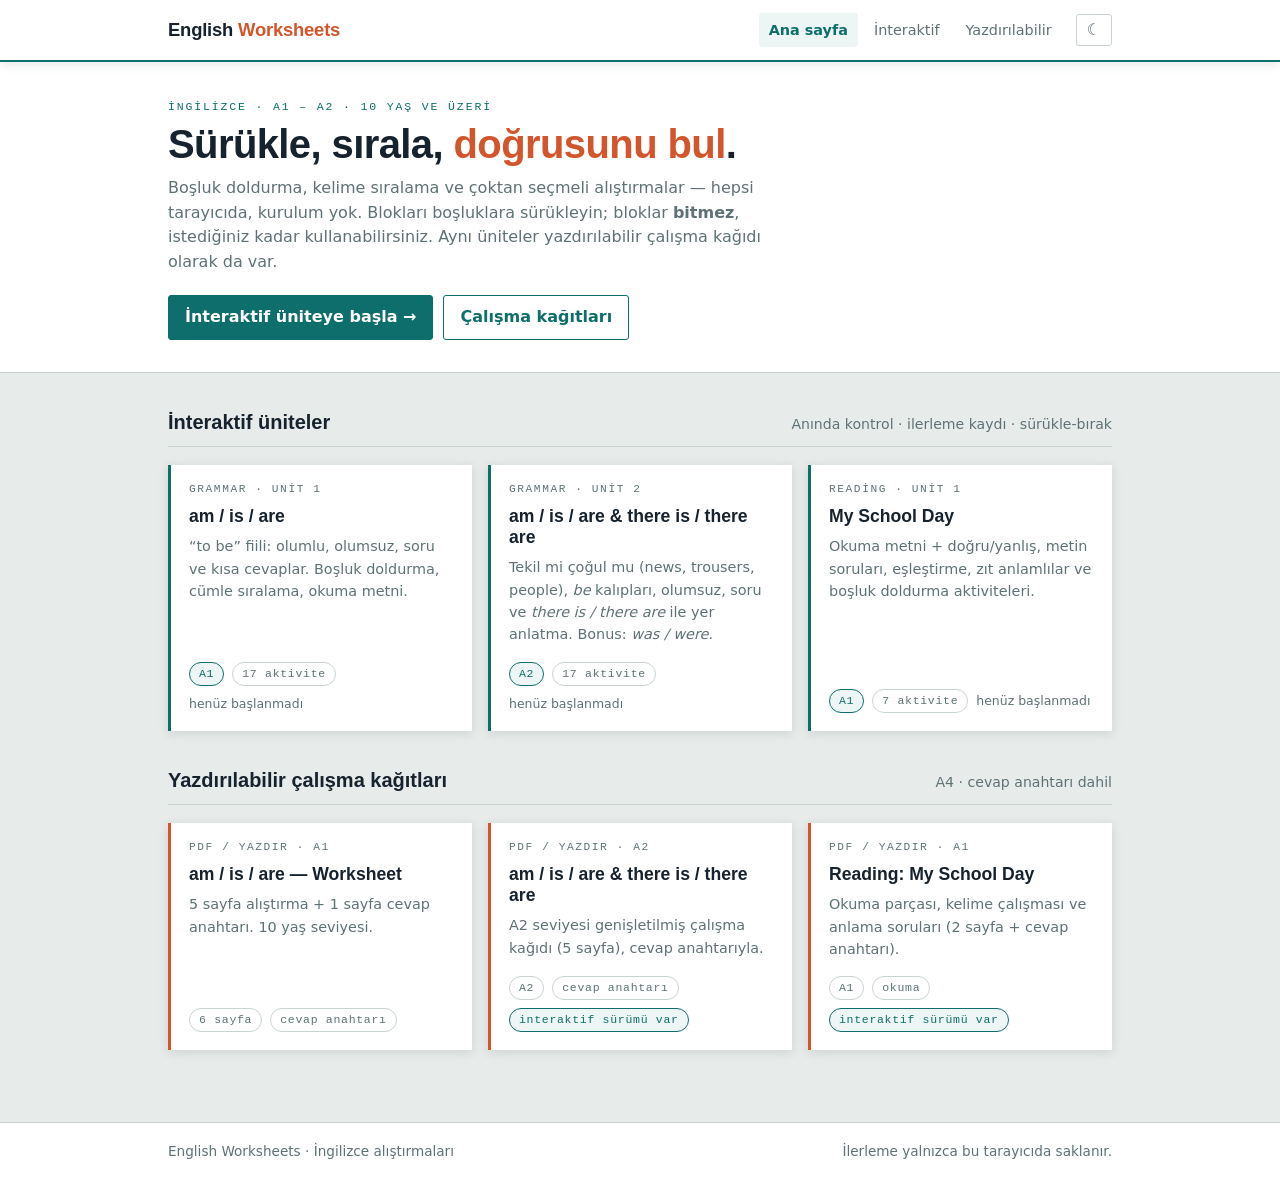
==== index.html @ 67c7190a "first commit Co-Authored-By: Claude Opus 5 <noreply@anthropic.com>" ====
<!doctype html>
<html lang="tr">
<head>
<meta charset="utf-8">
<meta name="viewport" content="width=device-width, initial-scale=1">
<title>English Worksheets — interaktif İngilizce alıştırmaları</title>
<link rel="stylesheet" href="assets/style.css">
</head>
<body>

<header class="site-head">
  <div class="wrap">
    <a class="brand" href="index.html">English <em>Worksheets</em></a>
    <nav class="site-nav">
      <a href="index.html" aria-current="page">Ana sayfa</a>
      <a href="#interactive">İnteraktif</a>
      <a href="#printable">Yazdırılabilir</a>
    </nav>
    <button class="theme-btn" type="button" title="Açık / koyu tema" aria-label="Temayı değiştir">☾</button>
  </div>
</header>

<section class="hero">
  <div class="wrap">
    <p class="eyebrow">İngilizce · A1 – A2 · 10 yaş ve üzeri</p>
    <h1>Sürükle, sırala, <em>doğrusunu bul</em>.</h1>
    <p class="sub">
      Boşluk doldurma, kelime sıralama ve çoktan seçmeli alıştırmalar — hepsi tarayıcıda, kurulum yok.
      Blokları boşluklara sürükleyin; bloklar <b>bitmez</b>, istediğiniz kadar kullanabilirsiniz.
      Aynı üniteler yazdırılabilir çalışma kağıdı olarak da var.
    </p>
    <div class="hero-cta">
      <a class="btn" href="units/am-is-are-a1.html">İnteraktif üniteye başla →</a>
      <a class="btn ghost" href="#printable">Çalışma kağıtları</a>
    </div>
  </div>
</section>

<main class="wrap">

  <div class="section-h" id="interactive">
    <h2>İnteraktif üniteler</h2>
    <p>Anında kontrol · ilerleme kaydı · sürükle-bırak</p>
  </div>

  <div class="grid">
    <a class="unit" href="units/am-is-are-a1.html" data-unit="am-is-are-a1">
      <span class="kicker">Grammar · Unit 1</span>
      <h3>am / is / are</h3>
      <p>“to be” fiili: olumlu, olumsuz, soru ve kısa cevaplar. Boşluk doldurma, cümle sıralama, okuma metni.</p>
      <div class="meta">
        <span class="pill live">A1</span>
        <span class="pill">17 aktivite</span>
        <span data-progress>henüz başlanmadı</span>
      </div>
    </a>

    <a class="unit" href="units/am-is-are-a2.html" data-unit="am-is-are-a2">
      <span class="kicker">Grammar · Unit 2</span>
      <h3>am / is / are &amp; there is / there are</h3>
      <p>Tekil mi çoğul mu (news, trousers, people), <i>be</i> kalıpları, olumsuz, soru ve <i>there is / there are</i> ile yer anlatma. Bonus: <i>was / were</i>.</p>
      <div class="meta">
        <span class="pill live">A2</span>
        <span class="pill">17 aktivite</span>
        <span data-progress>henüz başlanmadı</span>
      </div>
    </a>

    <a class="unit" href="units/reading-school-life-a1.html" data-unit="reading-school-life-a1">
      <span class="kicker">Reading · Unit 1</span>
      <h3>My School Day</h3>
      <p>Okuma metni + doğru/yanlış, metin soruları, eşleştirme, zıt anlamlılar ve boşluk doldurma aktiviteleri.</p>
      <div class="meta">
        <span class="pill live">A1</span>
        <span class="pill">7 aktivite</span>
        <span data-progress>henüz başlanmadı</span>
      </div>
    </a>
  </div>

  <div class="section-h" id="printable">
    <h2>Yazdırılabilir çalışma kağıtları</h2>
    <p>A4 · cevap anahtarı dahil</p>
  </div>

  <div class="grid">
    <a class="unit flat" href="am-is-are-worksheet.html">
      <span class="kicker">PDF / Yazdır · A1</span>
      <h3>am / is / are — Worksheet</h3>
      <p>5 sayfa alıştırma + 1 sayfa cevap anahtarı. 10 yaş seviyesi.</p>
      <div class="meta"><span class="pill">6 sayfa</span><span class="pill">cevap anahtarı</span></div>
    </a>

    <a class="unit flat" href="am-is-are-worksheet-a2.html">
      <span class="kicker">PDF / Yazdır · A2</span>
      <h3>am / is / are &amp; there is / there are</h3>
      <p>A2 seviyesi genişletilmiş çalışma kağıdı (5 sayfa), cevap anahtarıyla.</p>
      <div class="meta"><span class="pill">A2</span><span class="pill">cevap anahtarı</span><span class="pill live">interaktif sürümü var</span></div>
    </a>

    <a class="unit flat" href="reading-school-life-a1.html">
      <span class="kicker">PDF / Yazdır · A1</span>
      <h3>Reading: My School Day</h3>
      <p>Okuma parçası, kelime çalışması ve anlama soruları (2 sayfa + cevap anahtarı).</p>
      <div class="meta"><span class="pill">A1</span><span class="pill">okuma</span><span class="pill live">interaktif sürümü var</span></div>
    </a>
  </div>

</main>

<footer class="site-foot">
  <div class="wrap">
    <span>English Worksheets · İngilizce alıştırmaları</span>
    <span>İlerleme yalnızca bu tarayıcıda saklanır.</span>
  </div>
</footer>

<script src="assets/engine.js"></script>
</body>
</html>
---- assets/style.css ----
/* ===========================================================
   English Worksheets — ortak tema + interaktif aktivite stilleri
   =========================================================== */

:root {
  --paper: #ffffff;
  --ground: #e7ecea;
  --ink: #16222e;
  --ink-soft: #5e7275;
  --rule: #c9d4d2;
  --rule-soft: #dfe7e5;
  --teal: #0e6e6b;
  --teal-tint: #eef6f5;
  --orange: #d2552b;
  --orange-tint: #fcf0ea;
  --ok: #1d7a4c;
  --ok-tint: #e9f6ee;
  --bad: #c3341f;
  --bad-tint: #fcebe8;
  --shadow: 0 2px 10px rgba(22, 34, 46, .13);
  --shadow-lift: 0 10px 26px rgba(22, 34, 46, .22);
}

@media (prefers-color-scheme: dark) {
  :root {
    --paper: #151c21;
    --ground: #0d1215;
    --ink: #e6edea;
    --ink-soft: #9aaeb0;
    --rule: #38474b;
    --rule-soft: #263137;
    --teal: #5ac8bd;
    --teal-tint: #19282a;
    --orange: #f0906a;
    --orange-tint: #2a1f1a;
    --ok: #63d19a;
    --ok-tint: #14271d;
    --bad: #f3846f;
    --bad-tint: #2b1a17;
    --shadow: 0 2px 10px rgba(0, 0, 0, .5);
    --shadow-lift: 0 10px 26px rgba(0, 0, 0, .6);
  }
}
:root[data-theme="dark"] {
  --paper: #151c21;
  --ground: #0d1215;
  --ink: #e6edea;
  --ink-soft: #9aaeb0;
  --rule: #38474b;
  --rule-soft: #263137;
  --teal: #5ac8bd;
  --teal-tint: #19282a;
  --orange: #f0906a;
  --orange-tint: #2a1f1a;
  --ok: #63d19a;
  --ok-tint: #14271d;
  --bad: #f3846f;
  --bad-tint: #2b1a17;
  --shadow: 0 2px 10px rgba(0, 0, 0, .5);
  --shadow-lift: 0 10px 26px rgba(0, 0, 0, .6);
}
:root[data-theme="light"] {
  --paper: #ffffff;
  --ground: #e7ecea;
  --ink: #16222e;
  --ink-soft: #5e7275;
  --rule: #c9d4d2;
  --rule-soft: #dfe7e5;
  --teal: #0e6e6b;
  --teal-tint: #eef6f5;
  --orange: #d2552b;
  --orange-tint: #fcf0ea;
  --ok: #1d7a4c;
  --ok-tint: #e9f6ee;
  --bad: #c3341f;
  --bad-tint: #fcebe8;
  --shadow: 0 2px 10px rgba(22, 34, 46, .13);
  --shadow-lift: 0 10px 26px rgba(22, 34, 46, .22);
}

* { box-sizing: border-box; }
[hidden] { display: none !important; }   /* .solution/.score gizli kalsın */

body {
  margin: 0;
  background: var(--ground);
  color: var(--ink);
  font-family: "Segoe UI", -apple-system, system-ui, sans-serif;
  font-size: 16px;
  line-height: 1.55;
  -webkit-text-size-adjust: 100%;
}

a { color: var(--teal); }

.wrap { max-width: 980px; margin: 0 auto; padding: 0 18px; }

/* ---------------- site header ---------------- */
.site-head {
  position: sticky;
  top: 0;
  z-index: 40;
  background: var(--paper);
  border-bottom: 2.5px solid var(--teal);
  box-shadow: var(--shadow);
}
.site-head .wrap {
  display: flex;
  align-items: center;
  gap: 14px;
  min-height: 60px;
  flex-wrap: wrap;
  padding-top: 8px;
  padding-bottom: 8px;
}
.brand {
  font-family: "Trebuchet MS", "Segoe UI", sans-serif;
  font-weight: 700;
  font-size: 1.15rem;
  letter-spacing: -.01em;
  text-decoration: none;
  color: var(--ink);
  margin-right: auto;
}
.brand em { font-style: normal; color: var(--orange); }
.site-nav { display: flex; gap: 6px; flex-wrap: wrap; }
.site-nav a {
  font-size: .9rem;
  text-decoration: none;
  color: var(--ink-soft);
  padding: 6px 10px;
  border-radius: 3px;
}
.site-nav a:hover { background: var(--teal-tint); color: var(--teal); }
.site-nav a[aria-current="page"] { color: var(--teal); font-weight: 600; background: var(--teal-tint); }

.theme-btn {
  font: inherit;
  font-size: 1rem;
  line-height: 1;
  background: transparent;
  border: 1.5px solid var(--rule);
  color: var(--ink-soft);
  border-radius: 3px;
  padding: 7px 10px;
  cursor: pointer;
}
.theme-btn:hover { border-color: var(--teal); color: var(--teal); }

/* ---------------- generic typography ---------------- */
.eyebrow {
  font-family: Consolas, "Courier New", monospace;
  font-size: .72rem;
  letter-spacing: .16em;
  text-transform: uppercase;
  color: var(--teal);
  margin: 0 0 6px;
}
h1 {
  font-family: "Trebuchet MS", "Segoe UI", sans-serif;
  font-size: clamp(1.7rem, 4.6vw, 2.5rem);
  line-height: 1.1;
  letter-spacing: -.015em;
  text-wrap: balance;
  margin: 0;
}
h1 em { font-style: normal; color: var(--orange); }
.lede { color: var(--ink-soft); margin: 10px 0 0; max-width: 62ch; }

/* ---------------- hero ---------------- */
.hero {
  background: var(--paper);
  border-bottom: 1px solid var(--rule);
  padding: 36px 0 32px;
}
.hero .sub { color: var(--ink-soft); margin: 10px 0 0; max-width: 60ch; }
.hero-cta { display: flex; gap: 10px; flex-wrap: wrap; margin-top: 20px; }

/* ---------------- buttons ---------------- */
.btn {
  font: inherit;
  font-weight: 600;
  border: 1.5px solid var(--teal);
  background: var(--teal);
  color: var(--paper);
  border-radius: 3px;
  padding: 9px 16px;
  cursor: pointer;
  text-decoration: none;
  display: inline-flex;
  align-items: center;
  gap: 7px;
}
.btn:hover { filter: brightness(1.1); }
.btn:focus-visible { outline: 3px solid var(--orange); outline-offset: 2px; }
.btn.ghost { background: transparent; color: var(--teal); }
.btn.ghost:hover { background: var(--teal-tint); filter: none; }
.btn.warn { border-color: var(--orange); background: transparent; color: var(--orange); }
.btn.warn:hover { background: var(--orange-tint); filter: none; }
.btn.sm { padding: 6px 12px; font-size: .88rem; }

/* ---------------- unit cards (hub) ---------------- */
.section-h {
  display: flex;
  align-items: baseline;
  justify-content: space-between;
  gap: 12px;
  border-bottom: 1px solid var(--rule);
  padding-bottom: 8px;
  margin: 34px 0 18px;
}
.section-h h2 {
  font-family: "Trebuchet MS", "Segoe UI", sans-serif;
  font-size: 1.25rem;
  margin: 0;
}
.section-h p { margin: 0; color: var(--ink-soft); font-size: .88rem; }

.grid { display: grid; gap: 16px; grid-template-columns: repeat(auto-fill, minmax(270px, 1fr)); }

.unit {
  background: var(--paper);
  border-left: 3px solid var(--teal);
  box-shadow: var(--shadow);
  padding: 16px 18px 18px;
  display: flex;
  flex-direction: column;
  gap: 8px;
  text-decoration: none;
  color: inherit;
  transition: transform .12s ease, box-shadow .12s ease;
}
.unit:hover { transform: translateY(-2px); box-shadow: var(--shadow-lift); }
.unit.flat { border-left-color: var(--orange); }
.unit .kicker {
  font-family: Consolas, "Courier New", monospace;
  font-size: .7rem;
  letter-spacing: .14em;
  text-transform: uppercase;
  color: var(--ink-soft);
}
.unit h3 {
  font-family: "Trebuchet MS", "Segoe UI", sans-serif;
  font-size: 1.1rem;
  margin: 0;
  line-height: 1.2;
}
.unit p { margin: 0; font-size: .9rem; color: var(--ink-soft); }
.unit .meta {
  margin-top: auto;
  padding-top: 8px;
  display: flex;
  gap: 8px;
  flex-wrap: wrap;
  align-items: center;
  font-size: .78rem;
  color: var(--ink-soft);
}
.pill {
  font-family: Consolas, "Courier New", monospace;
  font-size: .72rem;
  letter-spacing: .06em;
  border: 1.2px solid var(--rule);
  border-radius: 999px;
  padding: 2px 9px;
  color: var(--ink-soft);
}
.pill.done { border-color: var(--ok); color: var(--ok); background: var(--ok-tint); }
.pill.live { border-color: var(--teal); color: var(--teal); background: var(--teal-tint); }
.pill.soon { opacity: .65; }

/* ---------------- unit page shell ---------------- */
/* .wrap'ın padding kısayolu main'in alt boşluğunu eziyor → seçici sınıfla eşlensin */
main, main.wrap { padding-bottom: 72px; }

.unit-head {
  background: var(--paper);
  border-bottom: 1px solid var(--rule);
  padding: 26px 0 18px;
}
.howto {
  margin: 16px 0 0;
  border-left: 3px solid var(--orange);
  background: var(--orange-tint);
  padding: 10px 14px;
  font-size: .9rem;
}
.howto b { color: var(--orange); }

/* progress bar */
.progress-bar {
  position: sticky;
  top: 60px;
  z-index: 30;
  background: var(--paper);
  border-bottom: 1px solid var(--rule);
  box-shadow: var(--shadow);
}
.progress-bar .wrap {
  display: flex;
  align-items: center;
  gap: 12px;
  flex-wrap: wrap;
  padding-top: 10px;
  padding-bottom: 10px;
}
.track {
  flex: 1 1 160px;
  height: 9px;
  background: var(--rule-soft);
  border-radius: 999px;
  overflow: hidden;
  min-width: 120px;
}
.track i { display: block; height: 100%; width: 0; background: var(--teal); transition: width .35s ease; }
.progress-bar .count {
  font-family: Consolas, "Courier New", monospace;
  font-size: .85rem;
  color: var(--ink-soft);
  font-variant-numeric: tabular-nums;
}
.progress-bar .count b { color: var(--teal); }

/* ---------------- rule box ---------------- */
.rulebox {
  background: var(--paper);
  border-left: 3px solid var(--teal);
  box-shadow: var(--shadow);
  padding: 16px 18px;
  margin: 22px 0;
}
.rulebox h2 {
  font-family: "Trebuchet MS", "Segoe UI", sans-serif;
  font-size: 1.1rem;
  color: var(--teal);
  margin: 0 0 10px;
}
.rulebox p { margin: 0 0 6px; }
.rulebox p:last-child { margin-bottom: 0; }
.tip { font-size: .88rem; color: var(--ink-soft); }
.tip b { color: var(--orange); }

.scroller { overflow-x: auto; }
table.grammar { border-collapse: collapse; width: 100%; font-size: .95rem; }
.grammar th, .grammar td {
  text-align: left;
  padding: 6px 12px 6px 0;
  border-bottom: 1px solid var(--rule-soft);
  vertical-align: baseline;
}
.grammar th {
  font-family: Consolas, "Courier New", monospace;
  font-size: .72rem;
  letter-spacing: .1em;
  text-transform: uppercase;
  color: var(--ink-soft);
  font-weight: 400;
}
.grammar td.be { font-weight: 700; color: var(--orange); white-space: nowrap; }
.grammar td.short { font-family: Consolas, "Courier New", monospace; white-space: nowrap; }
.grammar td.ex { color: var(--ink-soft); font-style: italic; }

/* ===========================================================
   AKTİVİTE KARTLARI
   =========================================================== */
.card {
  background: var(--paper);
  box-shadow: var(--shadow);
  padding: 18px;
  margin: 22px 0;
  scroll-margin-top: 130px;
}
.card-h { display: flex; align-items: flex-start; gap: 10px; margin-bottom: 14px; }
.card-h .tag {
  font-family: Consolas, "Courier New", monospace;
  font-size: .95rem;
  font-weight: 700;
  color: var(--orange);
  background: var(--orange-tint);
  border: 1.4px solid var(--orange);
  border-radius: 2px;
  padding: 1px 7px;
  flex: none;
}
.card-h h2 {
  font-family: "Trebuchet MS", "Segoe UI", sans-serif;
  font-size: 1.08rem;
  margin: 0;
  line-height: 1.25;
}
.card-h h2 i { color: var(--orange); font-style: italic; }
.card-h .tr { margin: 3px 0 0; font-size: .85rem; font-style: italic; color: var(--ink-soft); }
.card-h .hd { flex: 1 1 auto; min-width: 0; }
.card-h .score {
  flex: none;
  font-family: Consolas, "Courier New", monospace;
  font-size: .85rem;
  font-variant-numeric: tabular-nums;
  border: 1.4px solid var(--rule);
  border-radius: 999px;
  padding: 3px 11px;
  color: var(--ink-soft);
  white-space: nowrap;
}
.card-h .score.good { border-color: var(--ok); color: var(--ok); background: var(--ok-tint); }
.card-h .score.mid { border-color: var(--orange); color: var(--orange); background: var(--orange-tint); }

.actions {
  display: flex;
  gap: 8px;
  flex-wrap: wrap;
  margin-top: 16px;
  padding-top: 14px;
  border-top: 1px solid var(--rule-soft);
}
.actions .spacer { flex: 1 1 auto; }

/* ---------------- kelime bankası (bitmeyen bloklar) ---------------- */
.bank {
  border: 1.6px dashed var(--rule);
  border-radius: 4px;
  background: var(--teal-tint);
  padding: 11px 13px;
  margin: 0 0 16px;
  display: flex;
  flex-wrap: wrap;
  align-items: center;
  gap: 9px;
}
.bank .bank-label {
  font-family: Consolas, "Courier New", monospace;
  font-size: .68rem;
  letter-spacing: .13em;
  text-transform: uppercase;
  color: var(--ink-soft);
  margin-right: 2px;
  width: 100%;
}
.bank.sticky {
  position: sticky;
  top: 108px;
  z-index: 20;
  background: var(--teal-tint);
  box-shadow: 0 6px 14px -8px rgba(0, 0, 0, .35);
}

/* bir blok: hem bankada (kopyalanır) hem boşlukta (taşınır) */
.chip {
  font: inherit;
  font-weight: 600;
  font-size: .95rem;
  line-height: 1.1;
  color: var(--paper);
  background: var(--teal);
  border: 1.5px solid var(--teal);
  border-radius: 4px;
  padding: 7px 13px;
  cursor: grab;
  box-shadow: 0 2px 0 rgba(0, 0, 0, .18);
  touch-action: none;
  user-select: none;
  -webkit-user-select: none;
  white-space: nowrap;
}
.chip:hover { filter: brightness(1.08); }
.chip:focus-visible { outline: 3px solid var(--orange); outline-offset: 2px; }
.chip.picked {
  background: var(--orange);
  border-color: var(--orange);
  box-shadow: 0 0 0 3px var(--orange-tint), 0 2px 0 rgba(0, 0, 0, .18);
}
.chip.infinite { position: relative; }
.chip.infinite::after {
  content: "∞";
  position: absolute;
  top: -7px;
  right: -6px;
  font-size: .66rem;
  font-weight: 700;
  line-height: 1;
  color: var(--teal);
  background: var(--paper);
  border: 1.2px solid var(--teal);
  border-radius: 999px;
  padding: 1px 4px;
}

/* sürüklenen hayalet */
.drag-ghost {
  position: fixed;
  z-index: 9999;
  pointer-events: none;
  transform: translate(-50%, -50%) rotate(-2deg) scale(1.06);
  box-shadow: var(--shadow-lift);
  opacity: .95;
}

/* ---------------- boşluklar (drop alanı) ---------------- */
.slot {
  display: inline-flex;
  align-items: center;
  justify-content: center;
  vertical-align: middle;
  min-width: 78px;
  min-height: 34px;
  padding: 0 4px;
  margin: 2px 1px;
  border: 1.6px dashed var(--rule);
  border-radius: 4px;
  background: var(--ground);
  cursor: pointer;
  touch-action: none;
}
.slot.wide { min-width: 120px; }
.slot::before {
  content: attr(data-hint);
  font-family: Consolas, "Courier New", monospace;
  font-size: .75rem;
  color: var(--ink-soft);
  opacity: .65;
}
.slot.filled { border-style: solid; border-color: transparent; background: transparent; padding: 0; }
.slot.filled::before { content: none; }
.slot.over { border-color: var(--orange); background: var(--orange-tint); }
.slot .chip { cursor: grab; }
.slot.ok { background: var(--ok-tint); border-color: var(--ok); border-style: solid; }
.slot.ok .chip { background: var(--ok); border-color: var(--ok); }
.slot.bad { background: var(--bad-tint); border-color: var(--bad); border-style: solid; }
.slot.bad .chip { background: var(--bad); border-color: var(--bad); }

/* ---------------- soru listeleri ---------------- */
ol.items {
  list-style: none;
  counter-reset: q;
  margin: 0;
  padding: 0;
  display: grid;
  gap: 10px;
}
ol.items.cols-2 { grid-template-columns: 1fr 1fr; }
ol.items.cols-3 { grid-template-columns: 1fr 1fr 1fr; }
ol.items > li {
  counter-increment: q;
  display: flex;
  flex-wrap: wrap;
  align-items: center;
  gap: 4px 6px;
  padding: 6px 8px 6px 34px;
  position: relative;
  border-radius: 4px;
  border: 1.4px solid transparent;
  line-height: 2;
}
ol.items > li::before {
  content: counter(q);
  position: absolute;
  left: 8px;
  top: 10px;
  font-family: Consolas, "Courier New", monospace;
  font-size: .78rem;
  color: var(--ink-soft);
  font-variant-numeric: tabular-nums;
}
ol.items > li.row-ok { background: var(--ok-tint); border-color: color-mix(in srgb, var(--ok) 35%, transparent); }
ol.items > li.row-bad { background: var(--bad-tint); border-color: color-mix(in srgb, var(--bad) 35%, transparent); }

.arrow { color: var(--orange); font-weight: 700; }
.solution {
  display: block;
  width: 100%;
  font-size: .85rem;
  color: var(--ok);
  font-family: Consolas, "Courier New", monospace;
  margin-top: 2px;
}
.solution::before { content: "✓ "; }

/* ---------------- yazma (input) ---------------- */
.ti {
  font: inherit;
  font-size: .95rem;
  color: var(--ink);
  background: var(--ground);
  border: 1.6px solid var(--rule);
  border-radius: 4px;
  padding: 6px 10px;
  width: 11ch;
  min-width: 0;
}
.ti.lg { width: 24ch; }
.ti.xl { width: 100%; flex: 1 1 220px; }
.ti:focus-visible { outline: 3px solid var(--orange); outline-offset: 1px; border-color: var(--teal); }
.ti.ok { border-color: var(--ok); background: var(--ok-tint); }
.ti.bad { border-color: var(--bad); background: var(--bad-tint); }

/* ---------------- seçenek butonları ---------------- */
.opts { display: inline-flex; gap: 6px; flex-wrap: wrap; }
.opt {
  font: inherit;
  font-size: .92rem;
  font-weight: 600;
  color: var(--teal);
  background: transparent;
  border: 1.6px solid var(--rule);
  border-radius: 999px;
  padding: 4px 13px;
  cursor: pointer;
  line-height: 1.3;
}
.opt:hover { border-color: var(--teal); background: var(--teal-tint); }
.opt:focus-visible { outline: 3px solid var(--orange); outline-offset: 2px; }
.opt[aria-pressed="true"] { background: var(--teal); border-color: var(--teal); color: var(--paper); }
.opt.ok { background: var(--ok); border-color: var(--ok); color: var(--paper); }
.opt.bad { background: var(--bad); border-color: var(--bad); color: var(--paper); }
.opt.show-ans { border-color: var(--ok); color: var(--ok); background: var(--ok-tint); }

/* ---------------- cümle sıralama (taşınabilir kutular) ---------------- */
.order-row {
  display: flex;
  flex-wrap: wrap;
  gap: 8px;
  align-items: center;
  width: 100%;
  min-height: 46px;
  padding: 8px;
  border: 1.6px dashed var(--rule);
  border-radius: 5px;
  background: var(--ground);
  touch-action: none;
}
.order-row.over { border-color: var(--orange); }
.order-row.ok { border-style: solid; border-color: var(--ok); background: var(--ok-tint); }
.order-row.bad { border-style: solid; border-color: var(--bad); background: var(--bad-tint); }
.wbox {
  font: inherit;
  font-size: .95rem;
  font-weight: 600;
  color: var(--ink);
  background: var(--paper);
  border: 1.5px solid var(--rule);
  border-left: 3px solid var(--teal);
  border-radius: 4px;
  padding: 7px 12px;
  cursor: grab;
  box-shadow: 0 1px 4px rgba(0, 0, 0, .14);
  touch-action: none;
  user-select: none;
  -webkit-user-select: none;
  white-space: nowrap;
}
.wbox:focus-visible { outline: 3px solid var(--orange); outline-offset: 2px; }
.wbox.picked { border-left-color: var(--orange); background: var(--orange-tint); }
.wbox.punct { border-left-color: var(--orange); font-family: Consolas, "Courier New", monospace; }
.wbox.dragging { opacity: .35; }
.order-row.ok .wbox { border-left-color: var(--ok); }
.order-row.bad .wbox { border-left-color: var(--bad); }

/* ---------------- okuma metni ---------------- */
.reading {
  background: var(--teal-tint);
  border-left: 3px solid var(--teal);
  padding: 14px 16px;
  line-height: 2.6;
  margin: 0 0 14px;
}
.reading .n {
  font-family: Consolas, "Courier New", monospace;
  font-size: .7rem;
  color: var(--orange);
  vertical-align: super;
}

/* ---------------- okuma parçası (metin + sözlük) ---------------- */
.story {
  background: var(--teal-tint);
  border-left: 3px solid var(--teal);
  padding: 14px 16px;
  margin: 0 0 14px;
}
.story h3 {
  font-family: "Trebuchet MS", "Segoe UI", sans-serif;
  font-size: 1.15rem;
  color: var(--teal);
  margin: 0;
}
.story .byline { margin: 2px 0 12px; font-size: .85rem; font-style: italic; color: var(--ink-soft); }
.story p { margin: 0 0 10px; line-height: 1.85; }
.story p:last-child { margin-bottom: 0; }

.gloss {
  display: grid;
  grid-template-columns: repeat(auto-fit, minmax(160px, 1fr));
  gap: 4px 16px;
  border: 1.5px dashed var(--rule);
  border-radius: 4px;
  padding: 10px 12px;
  font-size: .9rem;
}
.gloss .gloss-h {
  grid-column: 1 / -1;
  font-family: Consolas, "Courier New", monospace;
  font-size: .72rem;
  letter-spacing: .12em;
  text-transform: uppercase;
  color: var(--ink-soft);
  margin-bottom: 2px;
}
.gloss b { color: var(--teal); }

/* ---------------- serbest yazma ---------------- */
.free {
  width: 100%;
  font: inherit;
  color: var(--ink);
  background: var(--ground);
  border: 1.6px solid var(--rule);
  border-radius: 4px;
  padding: 10px 12px;
  min-height: 120px;
  resize: vertical;
}
.free:focus-visible { outline: 3px solid var(--orange); outline-offset: 1px; border-color: var(--teal); }
.card.challenge { border-left: 3px solid var(--orange); }
.card.challenge .card-h h2 { color: var(--orange); }

/* ---------------- toast ---------------- */
.toast {
  position: fixed;
  left: 50%;
  bottom: 26px;
  transform: translate(-50%, 20px);
  z-index: 9998;
  background: var(--ink);
  color: var(--paper);
  padding: 11px 20px;
  border-radius: 999px;
  font-weight: 600;
  font-size: .95rem;
  box-shadow: var(--shadow-lift);
  opacity: 0;
  pointer-events: none;
  transition: opacity .2s ease, transform .2s ease;
}
.toast.show { opacity: 1; transform: translate(-50%, 0); }

/* ---------------- footer ---------------- */
.site-foot {
  border-top: 1px solid var(--rule);
  background: var(--paper);
  padding: 18px 0;
  font-size: .85rem;
  color: var(--ink-soft);
}
.site-foot .wrap { display: flex; justify-content: space-between; gap: 12px; flex-wrap: wrap; }

/* ---------------- responsive ---------------- */
@media (max-width: 760px) {
  ol.items.cols-2, ol.items.cols-3 { grid-template-columns: 1fr; }
  .bank.sticky { position: static; }
  .progress-bar { position: static; }
  .card { padding: 14px 12px; margin: 16px -4px; }
}

@media (prefers-reduced-motion: reduce) {
  * { transition: none !important; }
  .unit:hover { transform: none; }
}
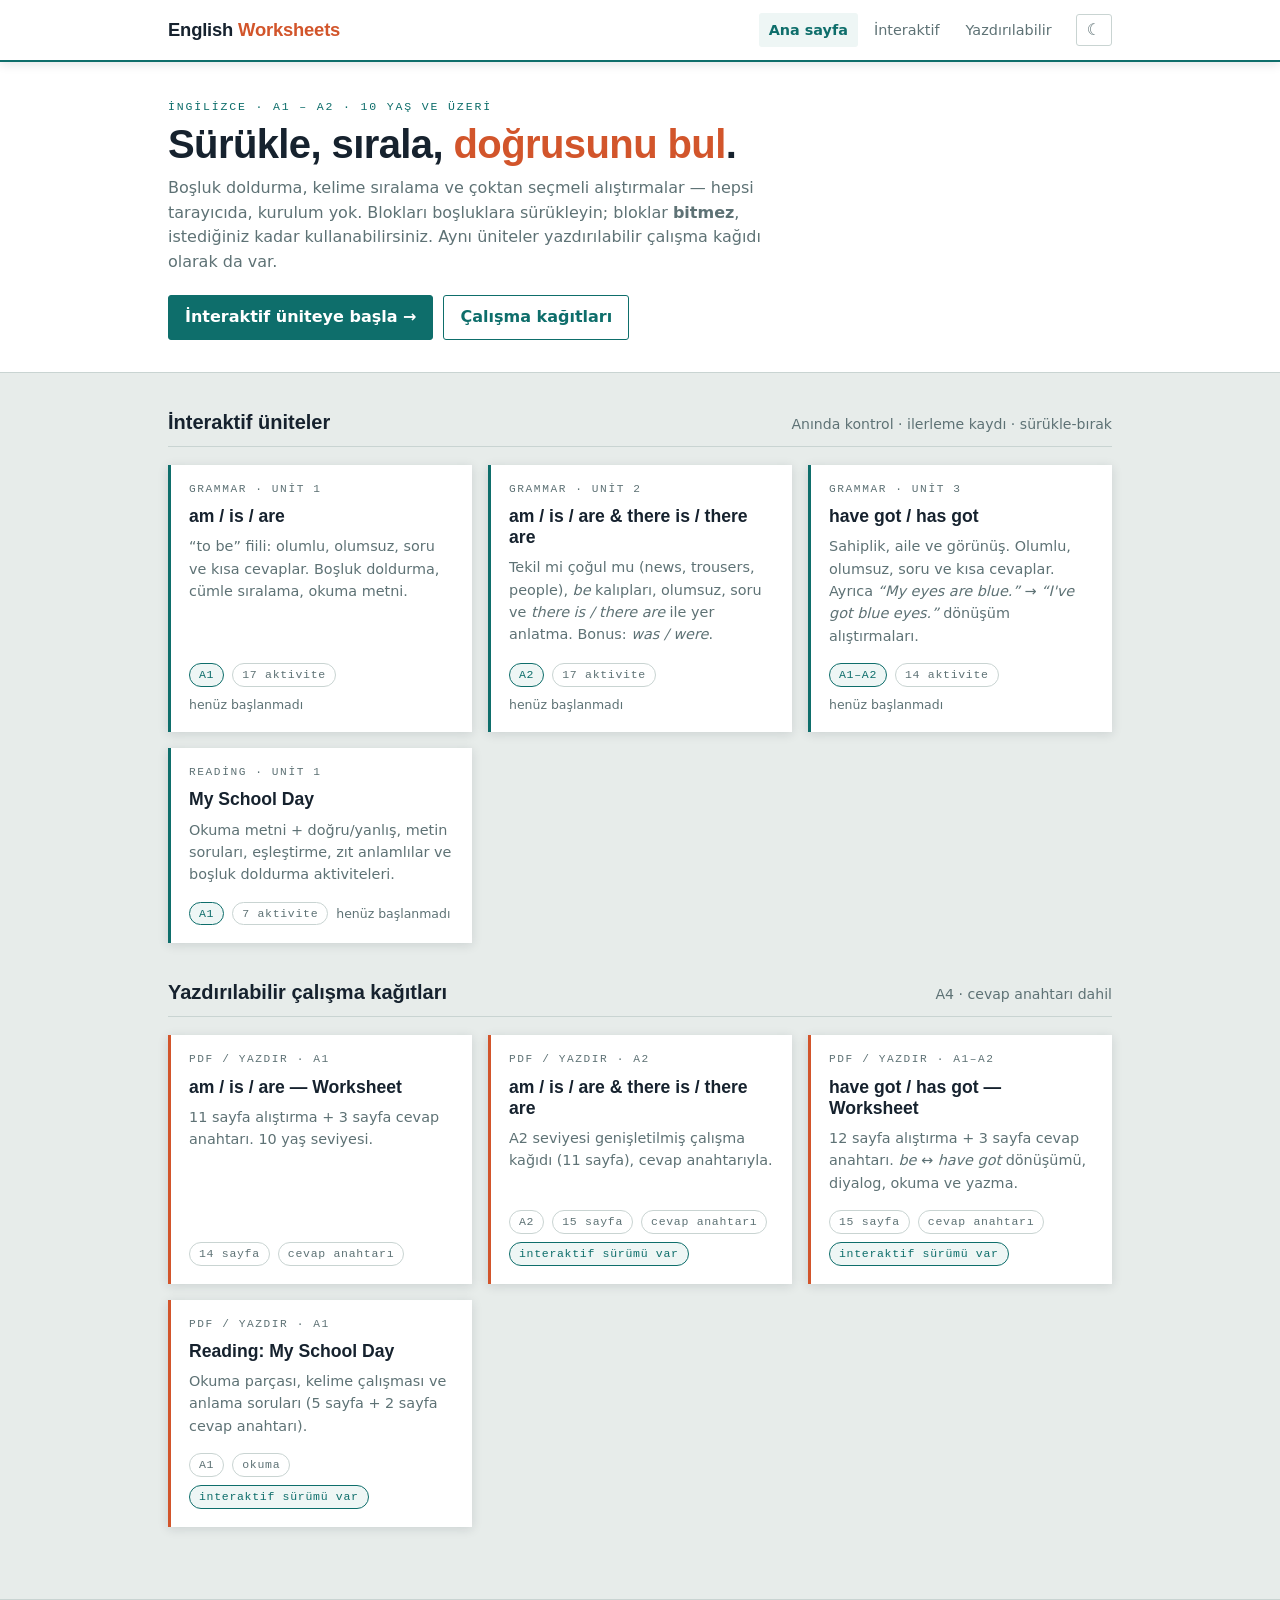
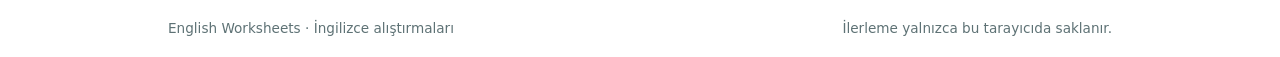
==== commit ac9f554e: "Update reading worksheet layout and content for A1 level - Adjusted margin for self-check section fo" ====
--- a/index.html
+++ b/index.html
@@ -66,6 +66,17 @@
       </div>
     </a>
 
+    <a class="unit" href="units/have-got-a1.html" data-unit="have-got-a1">
+      <span class="kicker">Grammar · Unit 3</span>
+      <h3>have got / has got</h3>
+      <p>Sahiplik, aile ve görünüş. Olumlu, olumsuz, soru ve kısa cevaplar. Ayrıca <i>“My eyes are blue.”</i> → <i>“I've got blue eyes.”</i> dönüşüm alıştırmaları.</p>
+      <div class="meta">
+        <span class="pill live">A1–A2</span>
+        <span class="pill">14 aktivite</span>
+        <span data-progress>henüz başlanmadı</span>
+      </div>
+    </a>
+
     <a class="unit" href="units/reading-school-life-a1.html" data-unit="reading-school-life-a1">
       <span class="kicker">Reading · Unit 1</span>
       <h3>My School Day</h3>
@@ -84,24 +95,31 @@
   </div>
 
   <div class="grid">
-    <a class="unit flat" href="am-is-are-worksheet.html">
+    <a class="unit flat" href="worksheets/am-is-are-worksheet.html">
       <span class="kicker">PDF / Yazdır · A1</span>
       <h3>am / is / are — Worksheet</h3>
-      <p>5 sayfa alıştırma + 1 sayfa cevap anahtarı. 10 yaş seviyesi.</p>
-      <div class="meta"><span class="pill">6 sayfa</span><span class="pill">cevap anahtarı</span></div>
+      <p>11 sayfa alıştırma + 3 sayfa cevap anahtarı. 10 yaş seviyesi.</p>
+      <div class="meta"><span class="pill">14 sayfa</span><span class="pill">cevap anahtarı</span></div>
     </a>
 
-    <a class="unit flat" href="am-is-are-worksheet-a2.html">
+    <a class="unit flat" href="worksheets/am-is-are-worksheet-a2.html">
       <span class="kicker">PDF / Yazdır · A2</span>
       <h3>am / is / are &amp; there is / there are</h3>
-      <p>A2 seviyesi genişletilmiş çalışma kağıdı (5 sayfa), cevap anahtarıyla.</p>
-      <div class="meta"><span class="pill">A2</span><span class="pill">cevap anahtarı</span><span class="pill live">interaktif sürümü var</span></div>
+      <p>A2 seviyesi genişletilmiş çalışma kağıdı (11 sayfa), cevap anahtarıyla.</p>
+      <div class="meta"><span class="pill">A2</span><span class="pill">15 sayfa</span><span class="pill">cevap anahtarı</span><span class="pill live">interaktif sürümü var</span></div>
     </a>
 
-    <a class="unit flat" href="reading-school-life-a1.html">
+    <a class="unit flat" href="worksheets/have-got-worksheet.html">
+      <span class="kicker">PDF / Yazdır · A1–A2</span>
+      <h3>have got / has got — Worksheet</h3>
+      <p>12 sayfa alıştırma + 3 sayfa cevap anahtarı. <i>be</i> ↔ <i>have got</i> dönüşümü, diyalog, okuma ve yazma.</p>
+      <div class="meta"><span class="pill">15 sayfa</span><span class="pill">cevap anahtarı</span><span class="pill live">interaktif sürümü var</span></div>
+    </a>
+
+    <a class="unit flat" href="worksheets/reading-school-life-a1.html">
       <span class="kicker">PDF / Yazdır · A1</span>
       <h3>Reading: My School Day</h3>
-      <p>Okuma parçası, kelime çalışması ve anlama soruları (2 sayfa + cevap anahtarı).</p>
+      <p>Okuma parçası, kelime çalışması ve anlama soruları (5 sayfa + 2 sayfa cevap anahtarı).</p>
       <div class="meta"><span class="pill">A1</span><span class="pill">okuma</span><span class="pill live">interaktif sürümü var</span></div>
     </a>
   </div>
--- a/assets/style.css
+++ b/assets/style.css
@@ -278,15 +278,6 @@
   border-bottom: 1px solid var(--rule);
   padding: 26px 0 18px;
 }
-.howto {
-  margin: 16px 0 0;
-  border-left: 3px solid var(--orange);
-  background: var(--orange-tint);
-  padding: 10px 14px;
-  font-size: .9rem;
-}
-.howto b { color: var(--orange); }
-
 /* progress bar */
 .progress-bar {
   position: sticky;
